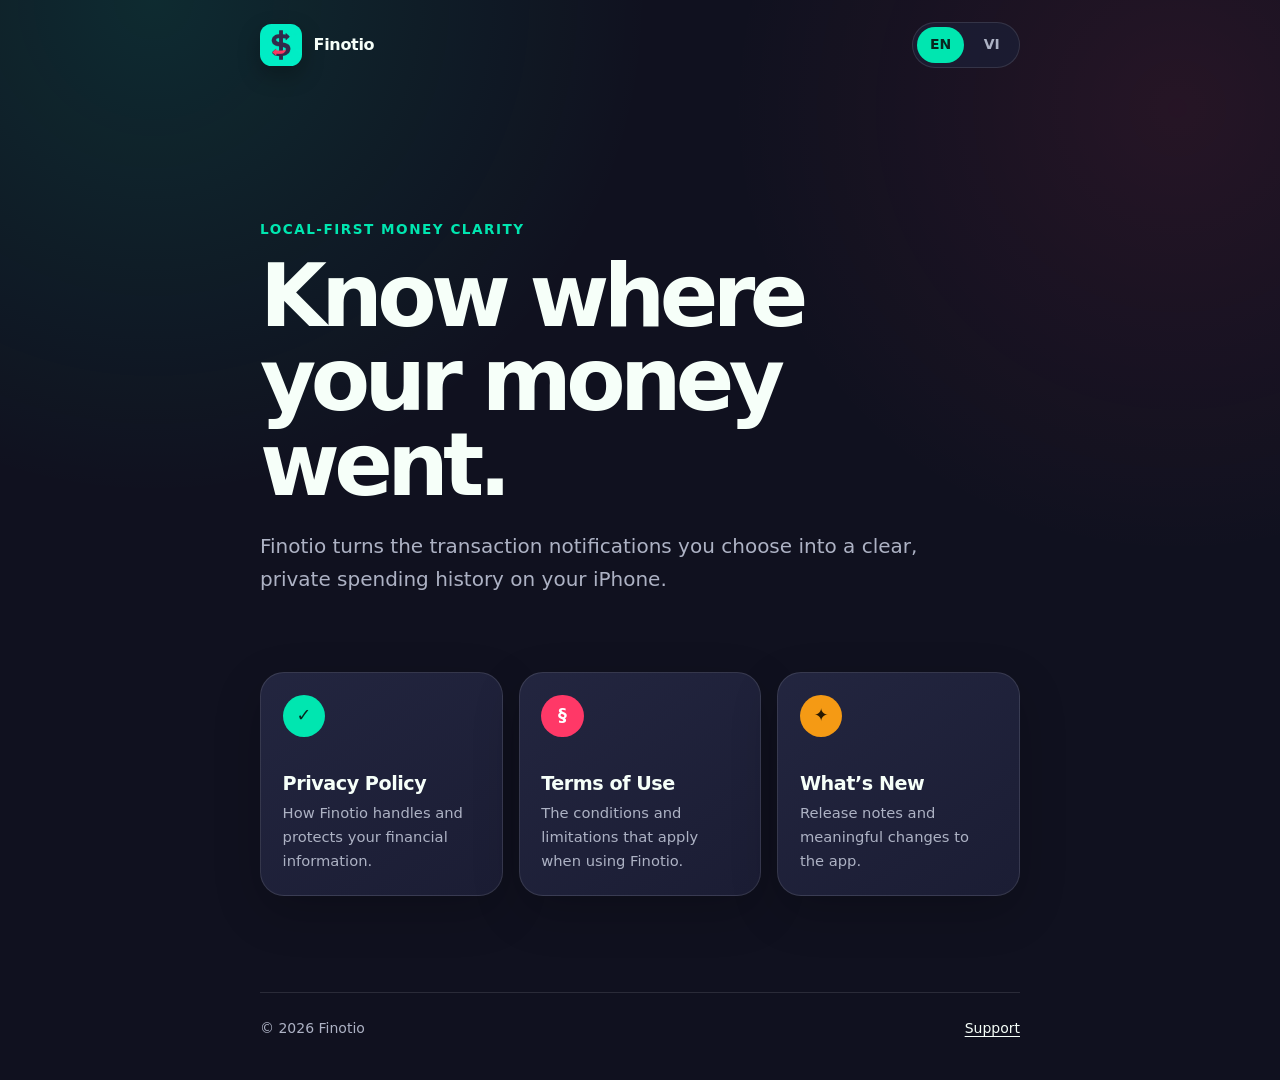
==== index.html @ 6f6f3e8b "feat: add insights, category learning, and legal site" ====
<!doctype html>
<html lang="en">
<head>
  <meta charset="utf-8">
  <meta name="viewport" content="width=device-width, initial-scale=1">
  <meta name="description" content="Finotio privacy policy, terms of use, and release notes.">
  <meta name="theme-color" content="#10111f">
  <title>Finotio</title>
  <link rel="icon" href="assets/finotio-icon.png">
  <link rel="stylesheet" href="assets/styles.css">
  <script src="assets/site.js" defer></script>
</head>
<body>
  <header class="site-header shell">
    <a class="brand" href="./" aria-label="Finotio home">
      <img src="assets/finotio-icon.png" alt="">
      <span>Finotio</span>
    </a>
    <div class="language-picker" aria-label="Language">
      <button type="button" data-language="en" aria-pressed="true">EN</button>
      <button type="button" data-language="vi" aria-pressed="false">VI</button>
    </div>
  </header>

  <main class="shell">
    <div data-copy="en">
      <section class="hero">
        <p class="eyebrow">Local-first money clarity</p>
        <h1>Know where your money went.</h1>
        <p class="lede">Finotio turns the transaction notifications you choose into a clear, private spending history on your iPhone.</p>
      </section>

      <nav class="link-grid" aria-label="Information pages">
        <a class="link-card" href="privacy/?lang=en">
          <span class="card-icon" aria-hidden="true">✓</span>
          <h2>Privacy Policy</h2>
          <p>How Finotio handles and protects your financial information.</p>
        </a>
        <a class="link-card" href="terms/?lang=en">
          <span class="card-icon" aria-hidden="true">§</span>
          <h2>Terms of Use</h2>
          <p>The conditions and limitations that apply when using Finotio.</p>
        </a>
        <a class="link-card" href="whats-new/?lang=en">
          <span class="card-icon" aria-hidden="true">✦</span>
          <h2>What’s New</h2>
          <p>Release notes and meaningful changes to the app.</p>
        </a>
      </nav>
    </div>

    <div data-copy="vi" hidden>
      <section class="hero">
        <p class="eyebrow">Tài chính rõ ràng, dữ liệu cục bộ</p>
        <h1>Hiểu tiền của bạn đã đi đâu.</h1>
        <p class="lede">Finotio biến những thông báo giao dịch bạn chủ động chọn thành lịch sử chi tiêu rõ ràng và riêng tư trên iPhone.</p>
      </section>

      <nav class="link-grid" aria-label="Các trang thông tin">
        <a class="link-card" href="privacy/?lang=vi">
          <span class="card-icon" aria-hidden="true">✓</span>
          <h2>Chính sách quyền riêng tư</h2>
          <p>Cách Finotio xử lý và bảo vệ thông tin tài chính của bạn.</p>
        </a>
        <a class="link-card" href="terms/?lang=vi">
          <span class="card-icon" aria-hidden="true">§</span>
          <h2>Điều khoản sử dụng</h2>
          <p>Các điều kiện và giới hạn áp dụng khi sử dụng Finotio.</p>
        </a>
        <a class="link-card" href="whats-new/?lang=vi">
          <span class="card-icon" aria-hidden="true">✦</span>
          <h2>Có gì mới</h2>
          <p>Ghi chú phát hành và những thay đổi đáng chú ý của ứng dụng.</p>
        </a>
      </nav>
    </div>
  </main>

  <footer class="site-footer shell">
    <p>© 2026 Finotio</p>
    <p><a href="https://github.com/phuwn/Finotio/issues">Support</a></p>
  </footer>
</body>
</html>
---- assets/styles.css ----
:root {
  color-scheme: dark;
  --background: #10111f;
  --surface: #1c1e35;
  --surface-raised: #242741;
  --ink: #f6fff9;
  --muted: #adb2c4;
  --line: rgba(255, 255, 255, 0.11);
  --mint: #00e6b0;
  --pink: #ff3867;
  --warning: #f59a14;
  --max-width: 760px;
  font-family: ui-rounded, "SF Pro Rounded", "SF Pro Display", system-ui, -apple-system, BlinkMacSystemFont, sans-serif;
  font-synthesis: none;
}

* {
  box-sizing: border-box;
}

html {
  background: var(--background);
  scroll-behavior: smooth;
}

body {
  min-height: 100vh;
  margin: 0;
  color: var(--ink);
  background:
    radial-gradient(circle at 12% 0%, rgba(0, 230, 176, 0.12), transparent 31rem),
    radial-gradient(circle at 92% 10%, rgba(255, 56, 103, 0.09), transparent 28rem),
    var(--background);
  font-size: 1rem;
  line-height: 1.65;
}

a {
  color: inherit;
}

a:focus-visible,
button:focus-visible {
  outline: 3px solid var(--mint);
  outline-offset: 4px;
}

.shell {
  width: min(calc(100% - 2rem), var(--max-width));
  margin: 0 auto;
}

.site-header {
  display: flex;
  align-items: center;
  justify-content: space-between;
  gap: 1rem;
  padding-block: 1.35rem;
}

.brand {
  display: inline-flex;
  align-items: center;
  gap: 0.75rem;
  color: var(--ink);
  text-decoration: none;
  font-weight: 750;
  letter-spacing: -0.02em;
}

.brand img {
  width: 2.6rem;
  height: 2.6rem;
  border-radius: 0.72rem;
  box-shadow: 0 0.55rem 1.4rem rgba(0, 0, 0, 0.28);
}

.language-picker {
  display: flex;
  gap: 0.3rem;
  padding: 0.25rem;
  border: 1px solid var(--line);
  border-radius: 999px;
  background: rgba(28, 30, 53, 0.8);
}

.language-picker button {
  min-width: 2.9rem;
  padding: 0.42rem 0.72rem;
  border: 0;
  border-radius: 999px;
  color: var(--muted);
  background: transparent;
  font: inherit;
  font-size: 0.875rem;
  font-weight: 750;
  cursor: pointer;
}

.language-picker button[aria-pressed="true"] {
  color: #08261f;
  background: var(--mint);
}

main {
  padding-block: 3rem 6rem;
}

.hero {
  padding-block: clamp(2rem, 8vw, 5rem) 2.75rem;
}

.eyebrow {
  margin: 0 0 0.85rem;
  color: var(--mint);
  font-size: 0.85rem;
  font-weight: 800;
  letter-spacing: 0.11em;
  text-transform: uppercase;
}

h1,
h2,
h3,
p {
  text-wrap: pretty;
}

h1 {
  max-width: 13ch;
  margin: 0;
  font-size: clamp(2.65rem, 9vw, 5.4rem);
  line-height: 0.98;
  letter-spacing: -0.065em;
}

.legal-title {
  max-width: 16ch;
  font-size: clamp(2.5rem, 8vw, 4.8rem);
}

.lede {
  max-width: 42rem;
  margin: 1.4rem 0 0;
  color: var(--muted);
  font-size: clamp(1.08rem, 3vw, 1.25rem);
}

.meta {
  margin-top: 1.25rem;
  color: var(--muted);
  font-size: 0.9rem;
}

.link-grid {
  display: grid;
  grid-template-columns: repeat(3, minmax(0, 1fr));
  gap: 1rem;
  margin-top: 2rem;
}

.link-card {
  min-height: 12rem;
  padding: 1.35rem;
  border: 1px solid var(--line);
  border-radius: 1.5rem;
  background: linear-gradient(145deg, rgba(36, 39, 65, 0.96), rgba(28, 30, 53, 0.96));
  box-shadow: 0 1rem 3rem rgba(0, 0, 0, 0.2);
  text-decoration: none;
  transition: transform 180ms ease, border-color 180ms ease;
}

.link-card:hover {
  transform: translateY(-4px);
  border-color: rgba(0, 230, 176, 0.6);
}

.card-icon {
  display: grid;
  width: 2.65rem;
  height: 2.65rem;
  place-items: center;
  border-radius: 50%;
  color: #08261f;
  background: var(--mint);
  font-size: 1.1rem;
  font-weight: 900;
}

.link-card:nth-child(2) .card-icon {
  color: #fff;
  background: var(--pink);
}

.link-card:nth-child(3) .card-icon {
  color: #281900;
  background: var(--warning);
}

.link-card h2 {
  margin: 2.25rem 0 0.35rem;
  font-size: 1.2rem;
  line-height: 1.15;
  letter-spacing: -0.025em;
}

.link-card p {
  margin: 0;
  color: var(--muted);
  font-size: 0.92rem;
}

.document {
  display: grid;
  gap: 1rem;
}

.document section,
.notice {
  padding: clamp(1.25rem, 4vw, 2rem);
  border: 1px solid var(--line);
  border-radius: 1.35rem;
  background: rgba(28, 30, 53, 0.88);
}

.document h2 {
  margin: 0 0 0.65rem;
  font-size: 1.28rem;
  line-height: 1.2;
  letter-spacing: -0.025em;
}

.document p,
.document ul {
  margin-block: 0.7rem 0;
  color: #d9dce7;
}

.document ul {
  padding-left: 1.25rem;
}

.document li + li {
  margin-top: 0.45rem;
}

.document a,
.notice a {
  color: var(--mint);
  text-underline-offset: 0.2em;
}

.notice {
  border-color: rgba(0, 230, 176, 0.36);
  background: linear-gradient(145deg, rgba(0, 230, 176, 0.12), rgba(28, 30, 53, 0.9));
}

.notice h2,
.notice p {
  margin: 0;
}

.notice p {
  margin-top: 0.5rem;
  color: var(--muted);
}

.site-footer {
  display: flex;
  justify-content: space-between;
  gap: 1rem;
  padding-block: 1.5rem 2.5rem;
  border-top: 1px solid var(--line);
  color: var(--muted);
  font-size: 0.875rem;
}

.site-footer p {
  margin: 0;
}

.site-footer a {
  color: var(--ink);
  text-underline-offset: 0.2em;
}

[data-copy][hidden] {
  display: none;
}

@media (max-width: 680px) {
  .link-grid {
    grid-template-columns: 1fr;
  }

  .link-card {
    min-height: auto;
  }

  .site-footer {
    flex-direction: column;
  }
}

@media (prefers-reduced-motion: reduce) {
  html {
    scroll-behavior: auto;
  }

  .link-card {
    transition: none;
  }
}
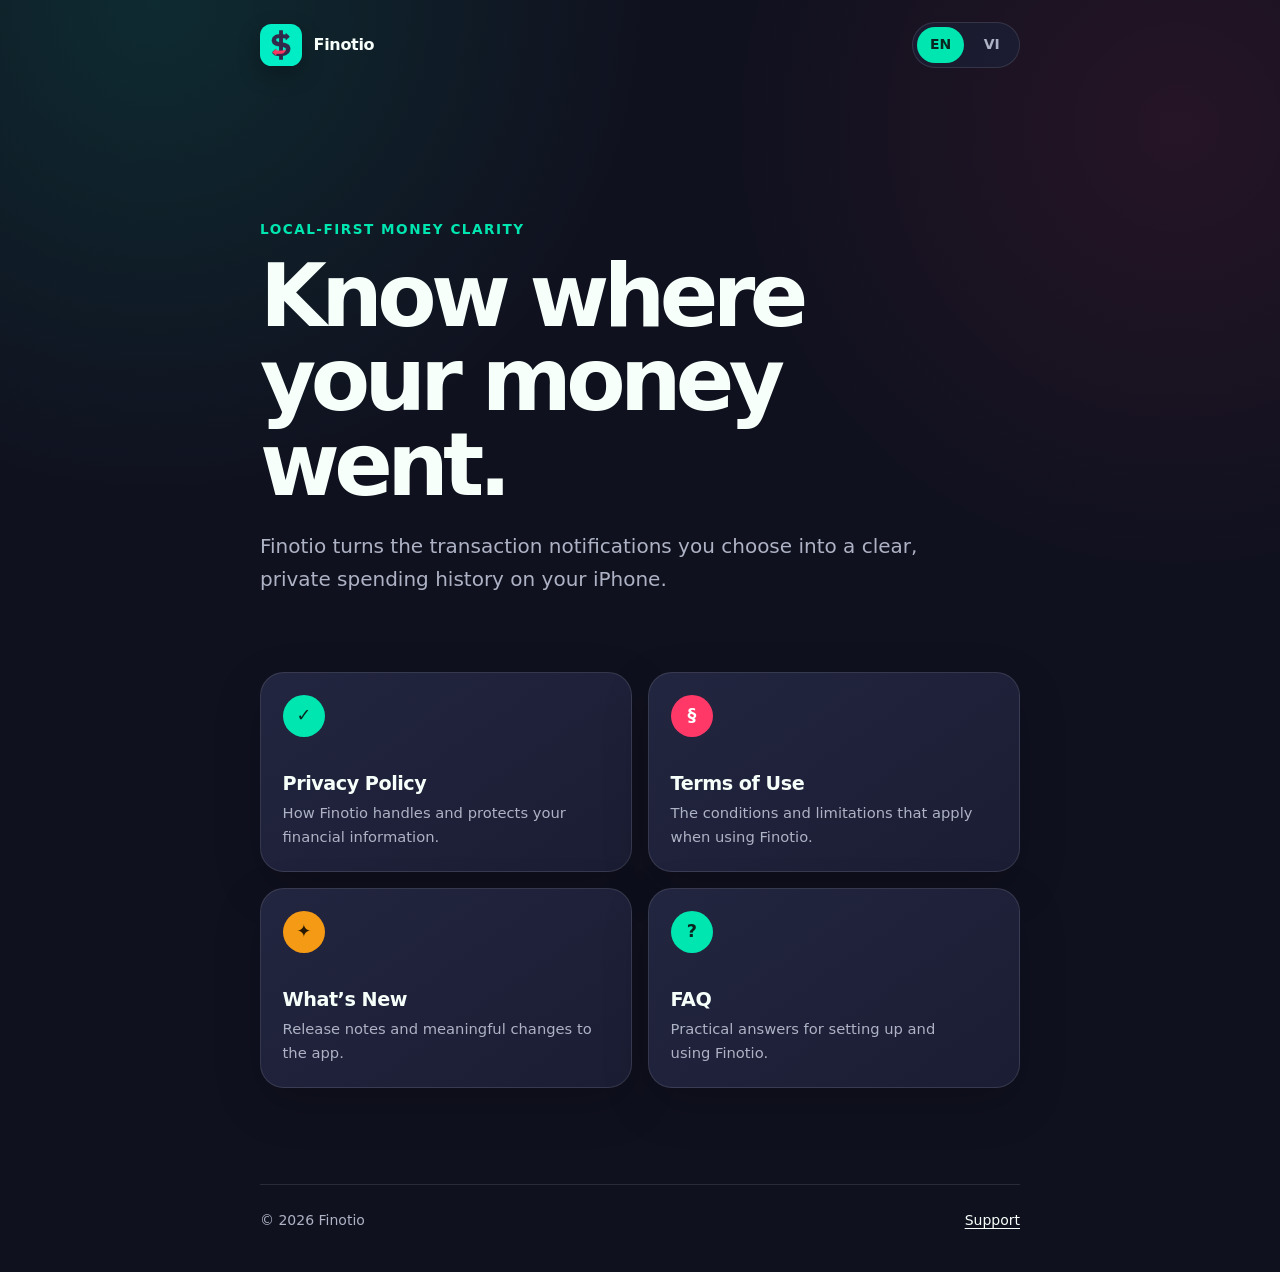
==== commit cc662dd4: "Add bilingual Finotio FAQ" ====
--- a/index.html
+++ b/index.html
@@ -3,7 +3,7 @@
 <head>
   <meta charset="utf-8">
   <meta name="viewport" content="width=device-width, initial-scale=1">
-  <meta name="description" content="Finotio privacy policy, terms of use, and release notes.">
+  <meta name="description" content="Finotio help, privacy policy, terms of use, and release notes.">
   <meta name="theme-color" content="#10111f">
   <title>Finotio</title>
   <link rel="icon" href="assets/finotio-icon.png">
@@ -46,6 +46,11 @@
           <h2>What’s New</h2>
           <p>Release notes and meaningful changes to the app.</p>
         </a>
+        <a class="link-card" href="faq/?lang=en">
+          <span class="card-icon" aria-hidden="true">?</span>
+          <h2>FAQ</h2>
+          <p>Practical answers for setting up and using Finotio.</p>
+        </a>
       </nav>
     </div>
 
@@ -72,13 +77,18 @@
           <h2>Có gì mới</h2>
           <p>Ghi chú phát hành và những thay đổi đáng chú ý của ứng dụng.</p>
         </a>
+        <a class="link-card" href="faq/?lang=vi">
+          <span class="card-icon" aria-hidden="true">?</span>
+          <h2>Câu hỏi thường gặp</h2>
+          <p>Hướng dẫn thiết thực để thiết lập và sử dụng Finotio.</p>
+        </a>
       </nav>
     </div>
   </main>
 
   <footer class="site-footer shell">
     <p>© 2026 Finotio</p>
-    <p><a href="https://github.com/phuwn/Finotio/issues">Support</a></p>
+    <p><a href="https://github.com/phuwn/Finotio-site/issues">Support</a></p>
   </footer>
 </body>
 </html>
--- a/assets/styles.css
+++ b/assets/styles.css
@@ -154,7 +154,7 @@
 
 .link-grid {
   display: grid;
-  grid-template-columns: repeat(3, minmax(0, 1fr));
+  grid-template-columns: repeat(2, minmax(0, 1fr));
   gap: 1rem;
   margin-top: 2rem;
 }
@@ -197,6 +197,11 @@
   background: var(--warning);
 }
 
+.link-card:nth-child(4) .card-icon {
+  color: #08261f;
+  background: var(--mint);
+}
+
 .link-card h2 {
   margin: 2.25rem 0 0.35rem;
   font-size: 1.2rem;
@@ -260,6 +265,40 @@
   margin: 0;
 }
 
+.faq-list {
+  display: grid;
+  gap: 0.85rem;
+}
+
+.faq-list details {
+  padding: 1.2rem 1.35rem;
+  border: 1px solid var(--line);
+  border-radius: 1.15rem;
+  background: rgba(28, 30, 53, 0.88);
+}
+
+.faq-list details[open] {
+  border-color: rgba(0, 230, 176, 0.36);
+}
+
+.faq-list summary {
+  color: var(--ink);
+  font-weight: 750;
+  cursor: pointer;
+}
+
+.faq-list p {
+  margin: 0.8rem 0 0;
+  color: #d9dce7;
+}
+
+.faq-list code {
+  padding: 0.1rem 0.35rem;
+  border-radius: 0.35rem;
+  color: var(--mint);
+  background: rgba(0, 230, 176, 0.1);
+}
+
 .notice p {
   margin-top: 0.5rem;
   color: var(--muted);
